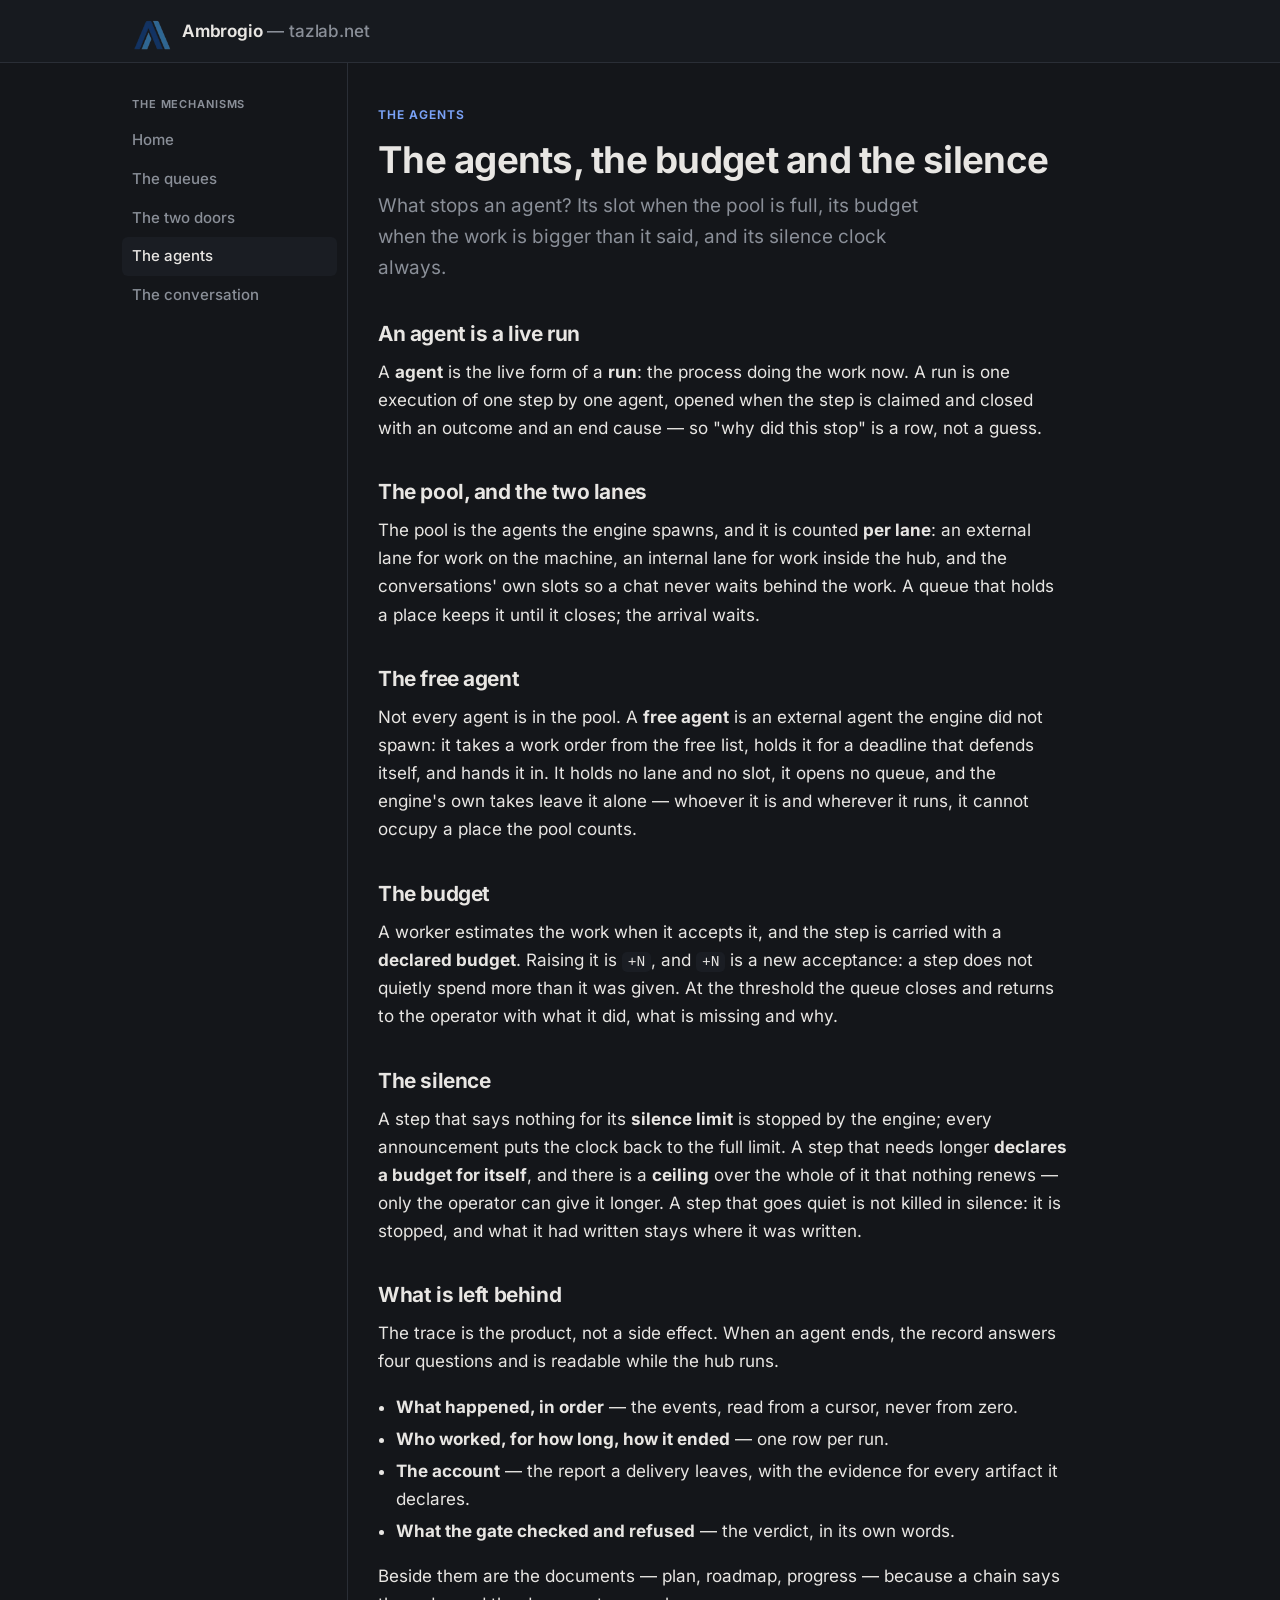
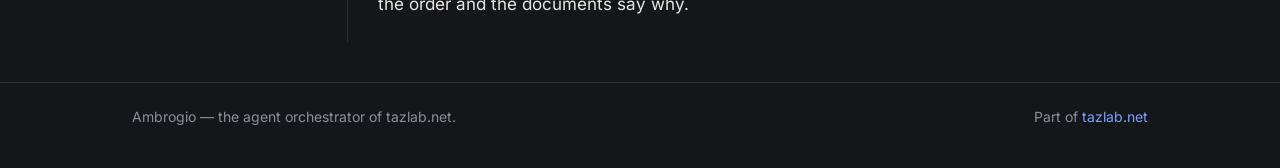
==== ambrogio-site/site/agents.html @ b0ff6ffd "the word for the being is agent: the site's hands.html is agents.html, and every link with it The op" ====
<!doctype html>
<html lang="en">
<head>
<meta charset="utf-8">
<meta name="viewport" content="width=device-width, initial-scale=1">
<title>The agents, the budget and the silence — Ambrogio</title>
<meta name="description" content="An agent is a live run; the pool counts slots per lane, a step declares its budget, and an agent that goes quiet is stopped and its trace kept.">
<link rel="icon" href="favicon.ico">
<link rel="stylesheet" href="styles.css">
</head>
<body>
<header class="site-header">
  <div class="wrap">
    <a class="brand" href="index.html">
      <img src="logo.png" width="512" height="512" alt="">
      <span class="name">Ambrogio<span class="tld"> — tazlab.net</span></span>
    </a>
  </div>
</header>

<div class="wrap">
  <div class="shell">
    <nav class="side-menu" aria-label="Site">
      <p class="menu-label">The mechanisms</p>
      <a href="index.html">Home</a>
      <a href="queues.html">The queues</a>
      <a href="doors.html">The two doors</a>
      <a href="agents.html" aria-current="page">The agents</a>
      <a href="conversation.html">The conversation</a>
    </nav>

    <main>
      <p class="eyebrow">The agents</p>
      <h1>The agents, the budget and the silence</h1>
      <p class="lead">What stops an agent? Its slot when the pool is full, its budget when the
        work is bigger than it said, and its silence clock always.</p>

      <h2>An agent is a live run</h2>
      <p>A <strong>agent</strong> is the live form of a <strong>run</strong>: the process doing
        the work now. A run is one execution of one step by one agent, opened when the step is
        claimed and closed with an outcome and an end cause — so "why did this stop" is a row,
        not a guess.</p>

      <h2>The pool, and the two lanes</h2>
      <p>The pool is the agents the engine spawns, and it is counted <strong>per lane</strong>:
        an external lane for work on the machine, an internal lane for work inside the hub, and
        the conversations' own slots so a chat never waits behind the work. A queue that holds
        a place keeps it until it closes; the arrival waits.</p>

      <h2>The free agent</h2>
      <p>Not every agent is in the pool. A <strong>free agent</strong> is an external agent the
        engine did not spawn: it takes a work order from the free list, holds it for a
        deadline that defends itself, and hands it in. It holds no lane and no slot, it opens
        no queue, and the engine's own takes leave it alone — whoever it is and wherever it
        runs, it cannot occupy a place the pool counts.</p>

      <h2>The budget</h2>
      <p>A worker estimates the work when it accepts it, and the step is carried with a
        <strong>declared budget</strong>. Raising it is <code>+N</code>, and <code>+N</code> is
        a new acceptance: a step does not quietly spend more than it was given. At the
        threshold the queue closes and returns to the operator with what it did, what is
        missing and why.</p>

      <h2>The silence</h2>
      <p>A step that says nothing for its <strong>silence limit</strong> is stopped by the
        engine; every announcement puts the clock back to the full limit. A step that needs
        longer <strong>declares a budget for itself</strong>, and there is a
        <strong>ceiling</strong> over the whole of it that nothing renews — only the operator
        can give it longer. A step that goes quiet is not killed in silence: it is stopped, and
        what it had written stays where it was written.</p>

      <h2>What is left behind</h2>
      <p>The trace is the product, not a side effect. When an agent ends, the record answers
        four questions and is readable while the hub runs.</p>
      <ul>
        <li><strong>What happened, in order</strong> — the events, read from a cursor, never
          from zero.</li>
        <li><strong>Who worked, for how long, how it ended</strong> — one row per run.</li>
        <li><strong>The account</strong> — the report a delivery leaves, with the evidence for
          every artifact it declares.</li>
        <li><strong>What the gate checked and refused</strong> — the verdict, in its own
          words.</li>
      </ul>
      <p>Beside them are the documents — plan, roadmap, progress — because a chain says the
        order and the documents say why.</p>
    </main>
  </div>
</div>

<footer class="site-footer">
  <div class="wrap">
    <span>Ambrogio — the agent orchestrator of tazlab.net.</span>
    <span>Part of <a href="https://tazlab.net">tazlab.net</a></span>
  </div>
</footer>
</body>
</html>
---- ambrogio-site/site/styles.css ----
/* ambrogio.tazlab.net — one stylesheet, no framework, no CDN, no build step, no JavaScript.
   The palette is the product's own, read from ambrogio/v2/api/ui/app.css:15-16. */

@font-face {
  font-family: "Inter";
  font-style: normal;
  font-weight: 100 900;
  font-display: swap;
  src: url("fonts/inter.woff2") format("woff2");
}

:root {
  --bg: #14161a;        /* the ground */
  --panel: #1a1d23;     /* cards, code, the menu's active row */
  --bar: #171a1f;       /* the header — the engine's own bar ground */
  --fg: #e8e6e3;        /* body text */
  --dim: #8a8f98;       /* secondary text and idle menu links */
  --line: #2a2e36;      /* rules and borders */
  --accent: #7aa2f7;    /* links, the current page, focus */
  --radius: 10px;
  --measure: 720px;
  --sans: "Inter", system-ui, -apple-system, "Segoe UI", Roboto, Helvetica, Arial, sans-serif;
  --mono: ui-monospace, SFMono-Regular, "SF Mono", Menlo, Consolas, "Liberation Mono", monospace;
}

* { box-sizing: border-box; }

html { -webkit-text-size-adjust: 100%; }

body {
  margin: 0;
  background: var(--bg);
  color: var(--fg);
  font-family: var(--sans);
  font-size: 17px;
  line-height: 1.65;
  text-rendering: optimizeLegibility;
  -webkit-font-smoothing: antialiased;
}

a { color: var(--accent); text-decoration: none; }
a:hover { text-decoration: underline; }
a:focus-visible { outline: 2px solid var(--accent); outline-offset: 2px; border-radius: 3px; }

.wrap { max-width: 1060px; margin: 0 auto; padding: 0 22px; }

/* Header */
.site-header { background: var(--bar); border-bottom: 1px solid var(--line); }
.site-header .wrap { display: flex; align-items: center; min-height: 62px; padding-top: 10px; padding-bottom: 10px; }
.brand { display: inline-flex; align-items: center; gap: 10px; color: var(--fg); font-weight: 650; letter-spacing: -0.01em; }
.brand:hover { text-decoration: none; }
/* The mark. site/logo.png is android-chrome-512x512.png of the Ambrogio icon set
   (ambrogio/v2/api/, from app-icons.zip): 512×512, 121,589 B — the largest the set
   holds. Drawn at 40 px, a header mark and not a favicon (the favicon stays
   favicon.ico, in the tab's business). 40 px keeps the header's own 62 px min-height
   in charge, so the mark grows without moving anything else on the page. */
.brand img { display: block; width: 40px; height: 40px; }
.brand .name { font-size: 17px; }
.brand .tld { color: var(--dim); font-weight: 500; }

/* Side menu, and the page beside it */
.shell { display: grid; grid-template-columns: 216px minmax(0, 1fr); }
.side-menu { border-right: 1px solid var(--line); padding: 32px 20px 40px 0; }
.side-menu .menu-label { text-transform: uppercase; letter-spacing: 0.08em; font-size: 11px; font-weight: 650; color: var(--dim); margin: 0 0 8px; }
.side-menu a { display: block; padding: 7px 10px; margin: 0 -10px; border-radius: 6px; color: var(--dim); font-size: 15px; font-weight: 500; }
.side-menu a:hover { background: var(--panel); color: var(--fg); text-decoration: none; }
.side-menu a[aria-current="page"] { background: var(--panel); color: var(--fg); }

main { display: block; padding: 42px 0 8px 30px; max-width: var(--measure); }

/* Type */
h1, h2, h3 { line-height: 1.2; letter-spacing: -0.02em; font-weight: 680; }
h1 { font-size: 2.3rem; margin: 0 0 0.5rem; }
h2 { font-size: 1.3rem; margin: 2.4rem 0 0.7rem; }
h3 { font-size: 1.05rem; margin: 1.6rem 0 0.4rem; }
p { margin: 0 0 1rem; }
.lead { font-size: 1.18rem; color: var(--dim); max-width: 46ch; }
.eyebrow { text-transform: uppercase; letter-spacing: 0.08em; font-size: 12px; font-weight: 650; color: var(--accent); margin: 0 0 0.8rem; }
ul, ol { padding-left: 1.15rem; }
li { margin: 0.25rem 0; }
li strong { color: var(--fg); }
hr { border: 0; border-top: 1px solid var(--line); margin: 2.4rem 0; }

code { font-family: var(--mono); font-size: 0.86em; background: var(--panel); padding: 0.12em 0.4em; border-radius: 5px; }
pre { font-family: var(--mono); font-size: 0.84rem; line-height: 1.55; background: var(--panel); border: 1px solid var(--line); border-radius: var(--radius); padding: 14px 16px; overflow-x: auto; }
pre code { background: none; padding: 0; font-size: inherit; }

/* The four deep dives */
.cards { display: grid; grid-template-columns: repeat(2, 1fr); gap: 14px; margin: 1.2rem 0 0; padding: 0; list-style: none; }
.card { border: 1px solid var(--line); border-radius: var(--radius); padding: 16px 18px 14px; background: var(--panel); }
.card:hover { border-color: var(--accent); }
.card h3 { margin: 0; }
.card p { color: var(--dim); font-size: 15px; margin: 0.3rem 0 0; }

/* The delivery lane — the one diagram on the site */
.lane { display: flex; flex-wrap: wrap; align-items: center; gap: 8px; margin: 1rem 0 1.4rem; padding: 0; list-style: none; }
.lane .step { border: 1px solid var(--line); border-radius: 8px; padding: 7px 11px; font-size: 14px; font-weight: 550; background: var(--panel); white-space: nowrap; }
.lane .arrow { color: var(--dim); font-size: 14px; }

/* Footer */
.site-footer { border-top: 1px solid var(--line); margin-top: 40px; padding: 22px 0 40px; color: var(--dim); font-size: 14px; }
.site-footer .wrap { display: flex; flex-wrap: wrap; justify-content: space-between; gap: 10px; }

@media (max-width: 720px) {
  body { font-size: 16px; }
  h1 { font-size: 1.9rem; }
  .shell { grid-template-columns: 1fr; }
  .side-menu { display: flex; flex-wrap: wrap; gap: 6px; border-right: 0; border-bottom: 1px solid var(--line); padding: 12px 0; }
  .side-menu .menu-label { display: none; }
  .side-menu a { margin: 0; padding: 6px 9px; }
  main { padding: 30px 0 8px; }
  .cards { grid-template-columns: 1fr; }
}
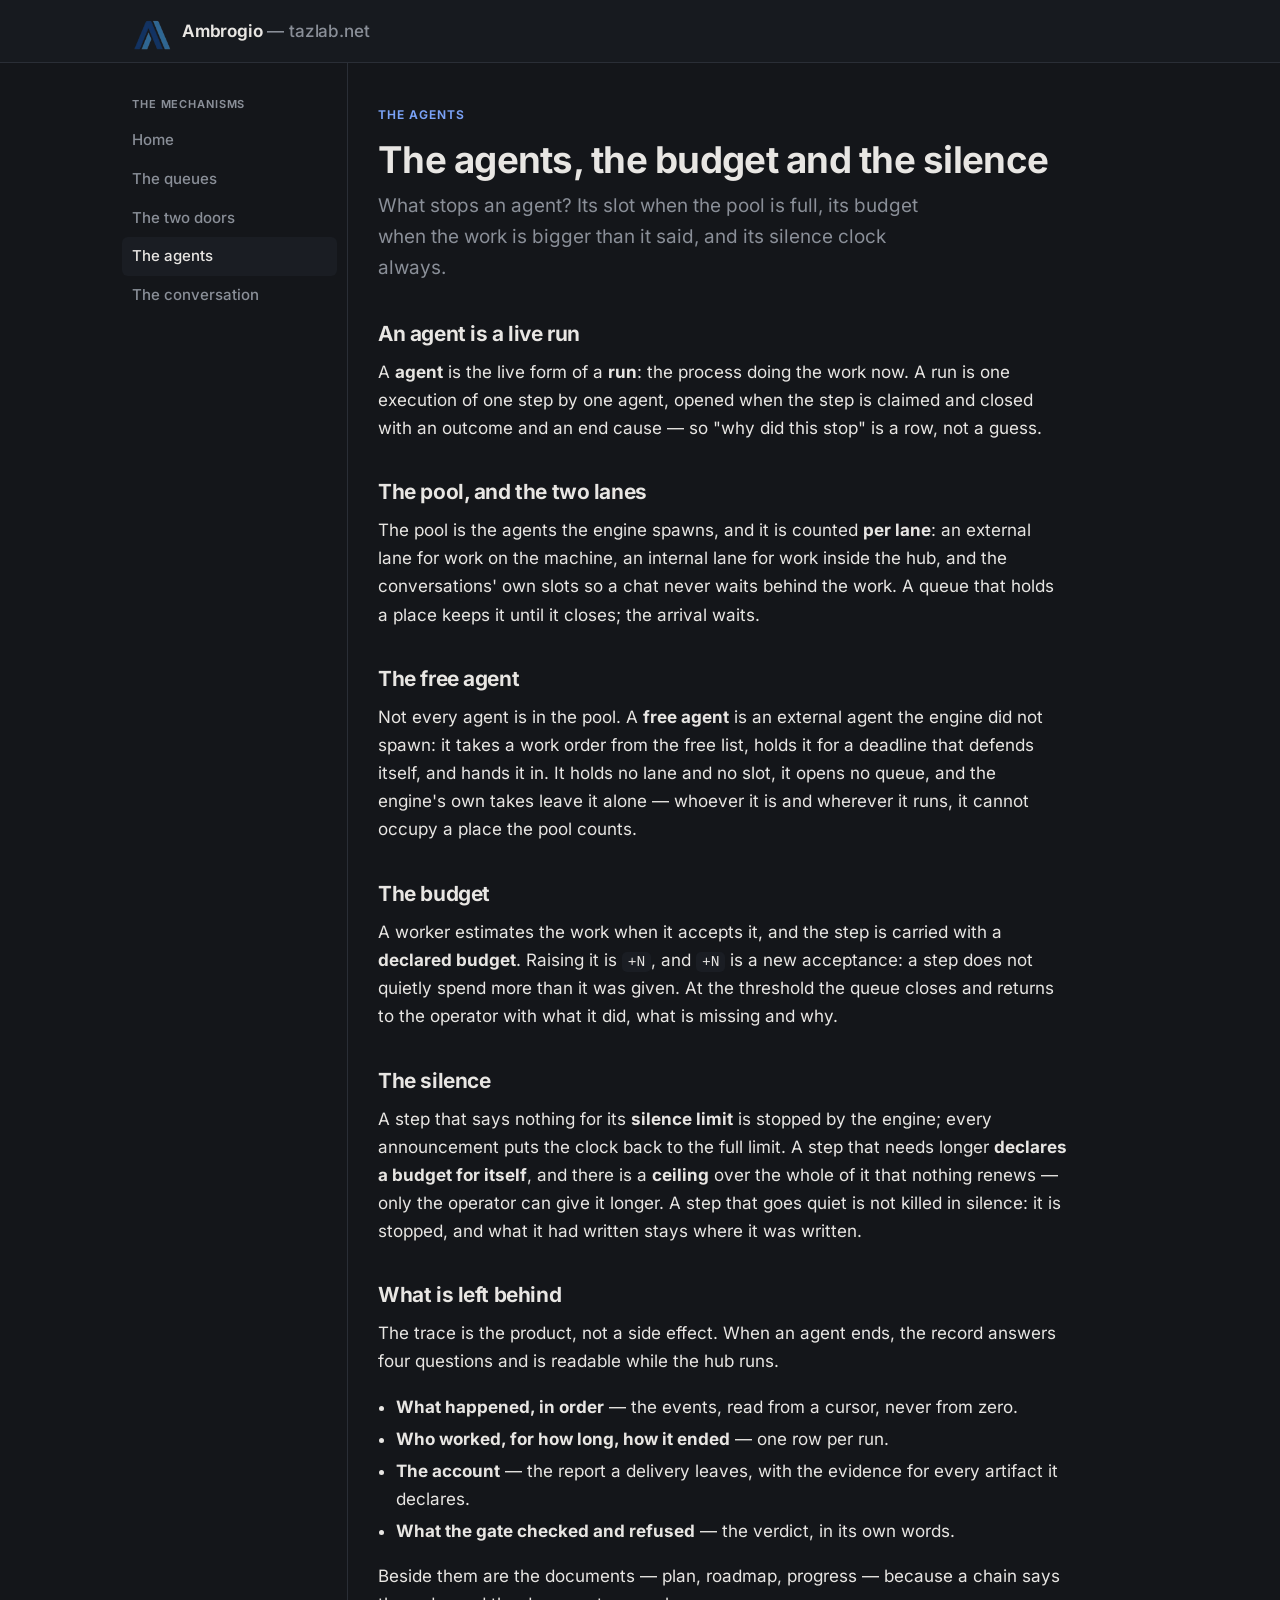
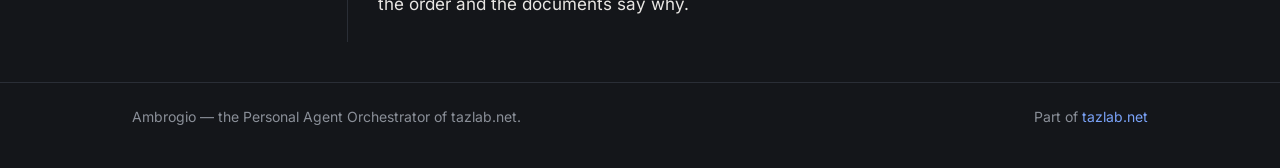
==== commit 08026245: "the site says Personal Agent Orchestrator: the phrase moved everywhere it is read The operator filed" ====
--- a/ambrogio-site/site/agents.html
+++ b/ambrogio-site/site/agents.html
@@ -89,7 +89,7 @@
 
 <footer class="site-footer">
   <div class="wrap">
-    <span>Ambrogio — the agent orchestrator of tazlab.net.</span>
+    <span>Ambrogio — the Personal Agent Orchestrator of tazlab.net.</span>
     <span>Part of <a href="https://tazlab.net">tazlab.net</a></span>
   </div>
 </footer>
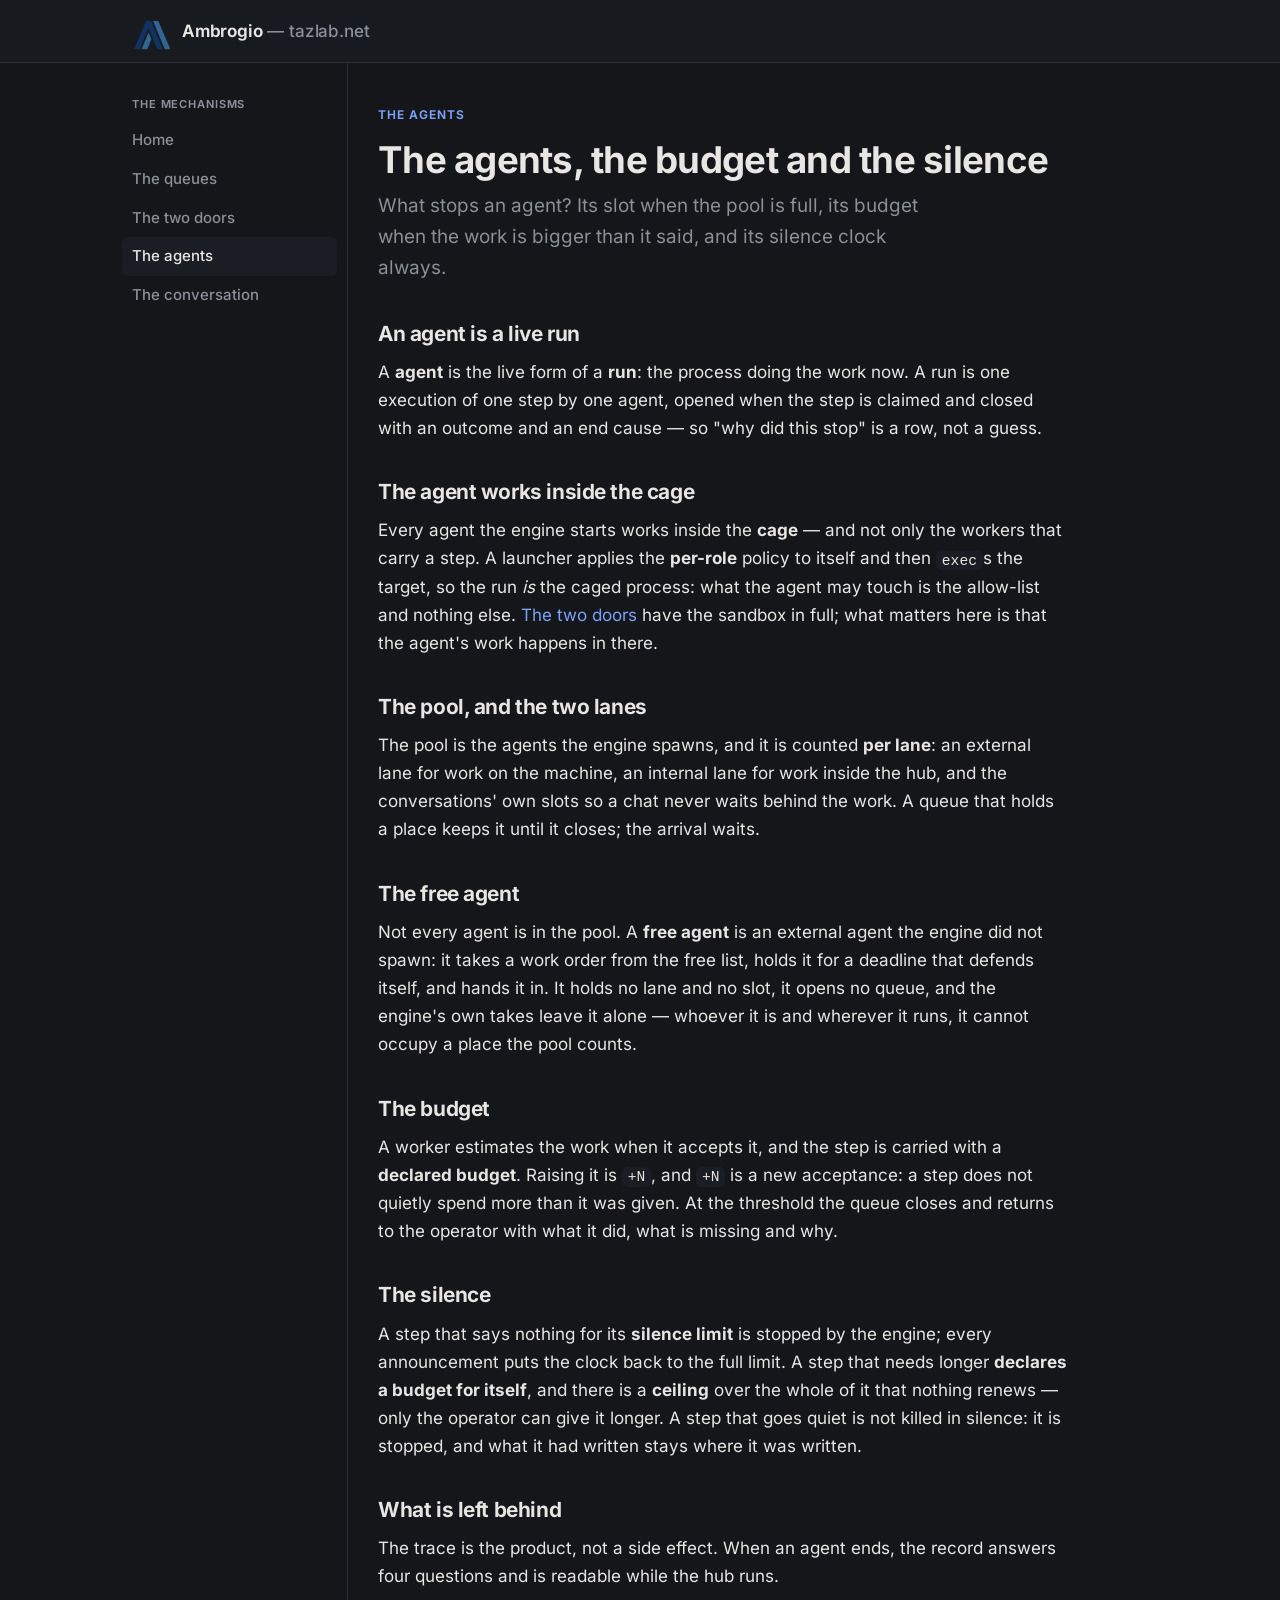
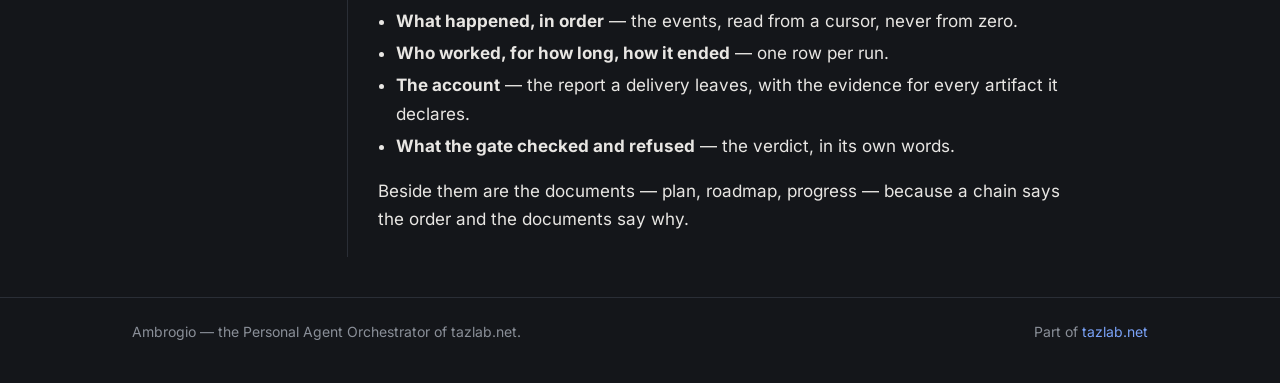
==== commit 7735a94b: "the deep dives carry 0.3: the queue owns a branch and a working directory, the engine lands the work" ====
--- a/ambrogio-site/site/agents.html
+++ b/ambrogio-site/site/agents.html
@@ -5,6 +5,11 @@
 <meta name="viewport" content="width=device-width, initial-scale=1">
 <title>The agents, the budget and the silence — Ambrogio</title>
 <meta name="description" content="An agent is a live run; the pool counts slots per lane, a step declares its budget, and an agent that goes quiet is stopped and its trace kept.">
+<meta property="og:title" content="The agents, the budget and the silence — Ambrogio">
+<meta property="og:description" content="An agent is a live run; the pool counts slots per lane, a step declares its budget, and an agent that goes quiet is stopped and its trace kept.">
+<meta property="og:image" content="https://ambrogio.tazlab.net/logo.png">
+<meta property="og:url" content="https://ambrogio.tazlab.net/agents.html">
+<meta property="og:type" content="website">
 <link rel="icon" href="favicon.ico">
 <link rel="stylesheet" href="styles.css">
 </head>
@@ -40,6 +45,14 @@
         the work now. A run is one execution of one step by one agent, opened when the step is
         claimed and closed with an outcome and an end cause — so "why did this stop" is a row,
         not a guess.</p>
+
+      <h2>The agent works inside the cage</h2>
+      <p>Every agent the engine starts works inside the <strong>cage</strong> — and not only
+        the workers that carry a step. A launcher applies the <strong>per-role</strong> policy
+        to itself and then <code>exec</code>s the target, so the run <em>is</em> the caged
+        process: what the agent may touch is the allow-list and nothing else. <a
+        href="doors.html">The two doors</a> have the sandbox in full; what matters here is that
+        the agent's work happens in there.</p>
 
       <h2>The pool, and the two lanes</h2>
       <p>The pool is the agents the engine spawns, and it is counted <strong>per lane</strong>:
--- a/ambrogio-site/site/styles.css
+++ b/ambrogio-site/site/styles.css
@@ -76,6 +76,9 @@
 p { margin: 0 0 1rem; }
 .lead { font-size: 1.18rem; color: var(--dim); max-width: 46ch; }
 .eyebrow { text-transform: uppercase; letter-spacing: 0.08em; font-size: 12px; font-weight: 650; color: var(--accent); margin: 0 0 0.8rem; }
+/* The release the page is about, and the one sentence on what changed in it. */
+.release { font-weight: 650; margin: 0.4rem 0 0.3rem; }
+.release-note { color: var(--dim); }
 ul, ol { padding-left: 1.15rem; }
 li { margin: 0.25rem 0; }
 li strong { color: var(--fg); }
